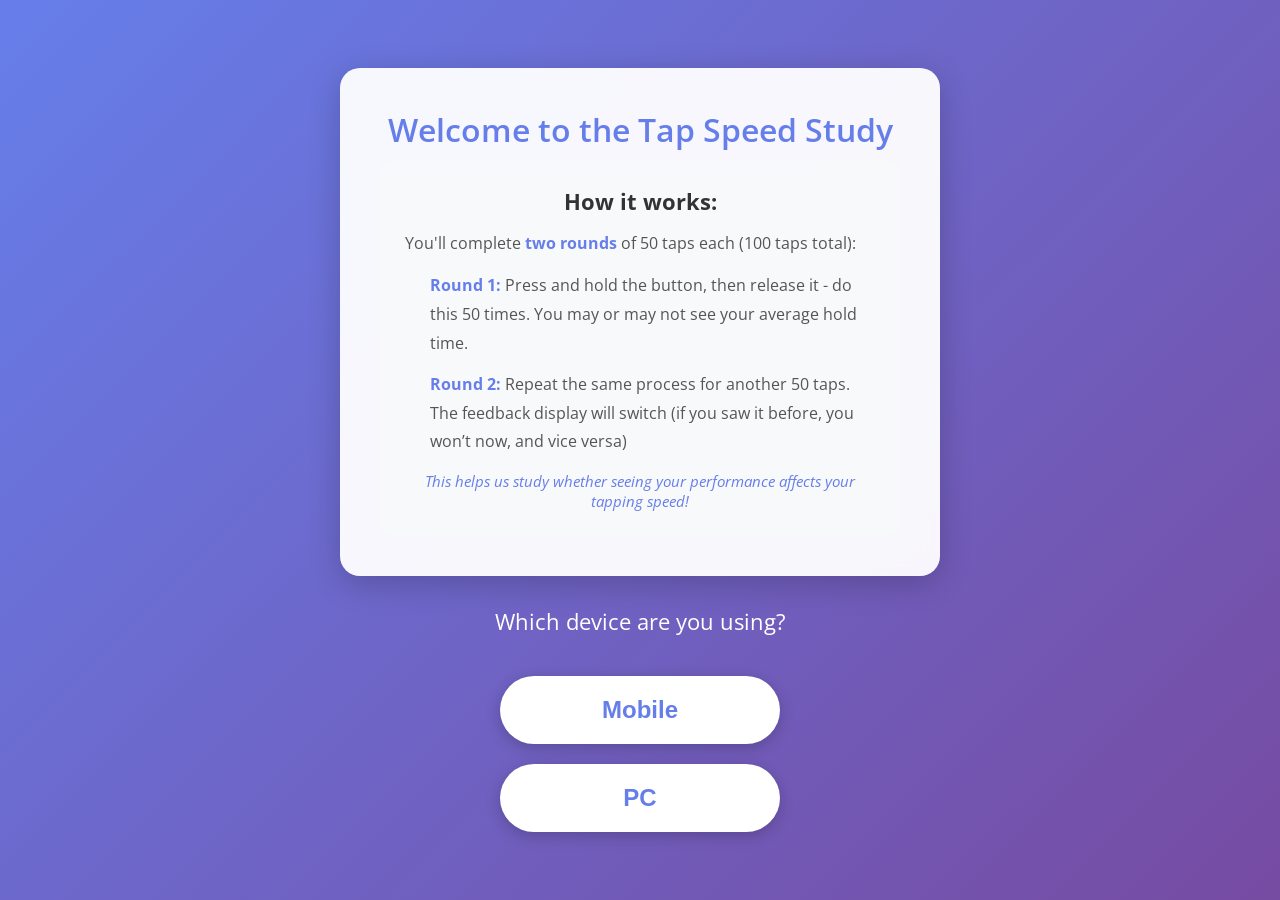
==== index.html @ 55093780 "Initial commit" ====
<html>

	<head>
		<meta charset="utf8"/>
		<meta name="viewport" content="width=device-width, initial-scale=1.0, maximum-scale=1.0, user-scalable=0">
		<link rel="stylesheet" href="index.css">
		<link href="https://fonts.googleapis.com/css?family=Open+Sans|Open+Sans+Condensed:300|Roboto" rel="stylesheet"> 
		<link href='https://fonts.googleapis.com/css?family=Ek+Mukta:300' rel='stylesheet' type='text/css'>

		<script type="text/javascript">

			var totalTouchDuration = 0;

			var tapCounter=0;
			var startTap=0, endTap=0;
			var tapSessionStartTime=0;
			var tapLog="";
			var tapLogsArray=[];

			//stop after 50 taps or 60 seconds, whichever occurs first
			var tapLimit = 50; 
			var tapTimeOut = 60; //seconds
			var uniqueIdentifier=0;
			var d;
			var dependentVariable="";

			var showFeedback = false;
			var interfaceVariations = 2;
			var interfaceSequence = 1;

			//Called when page finishes loading
			function onLoad(){
				var el = document.getElementById('tapHere');
				d = new Date();

				if(d.getTime()%2 ==0){

					//console.log("Even");
					showFeedback=true;

				}else{

					//console.log("Odd");
					//showFeedback = false;

				}

				uniqueIdentifier = d.getTime();
				var randomNumber = Math.floor(Math.random() * 42);
				uniqueIdentifier=uniqueIdentifier+""+randomNumber;
				//console.log("ID:"+uniqueIdentifier+","+randomNumber);

				/*el.addEventListener('mousedown', tapityTap("mousedown"));
				el.addEventListener('mouseup', tapityTap("mouseup"));

				el.addEventListener('touchdown', tapityTap("touchdown"));
				el.addEventListener('touchup', tapityTap("touchup"));*/
				/*["mouseup","mousedown","mouseout","click","dblclick","touchstart","touchend",
         		"touchleave","touchmove","touchcancel"].forEach(function(te) {
     			el.addEventListener(te, tapityTap);
 				});*/

				//Set mouse and touch listeners
				//tapityTap() is set as the common listener for the events
				["mouseup","mousedown","touchstart","touchend"].forEach(function(te) {
     			el.addEventListener(te, tapityTap);
 				});

 				//document.getElementById("tapHere").innerHTML = "<span class='span2'>Tap here</span>";
			}

			function saveDependentVariable(dVariable){

				dependentVariable = dVariable;
				//document.getElementById("variable1").style.display = "none";
				//document.getElementById("variable2").style.display = "none";
				document.getElementById("welcome").style.display = "none";
				document.getElementById("buttoncontainer").style.display = "none";
				document.getElementById("container").style.display = "block";

			}

			function syncToServer(){

				var xmlhttp;
			    
			    if (window.XMLHttpRequest) {// code for IE7+, Firefox, Chrome, Opera, Safari
			        xmlhttp = new XMLHttpRequest();
			    }
			    else {// code for IE6, IE5
			        xmlhttp = new ActiveXObject("Microsoft.XMLHTTP");
			    }

				xmlhttp.onreadystatechange = function() {
				    if (this.readyState == 4 && this.status == 200) {
				    	
				        var responseText = this.responseText;
				        console.log("Response:"+responseText);
				        
				        try {
				        	var response = JSON.parse(responseText);
				        	if(response.success) {
				        		document.getElementById("container").innerHTML = '<span class="spanWhite">Data saved successfully! Thank you so much!</span>';
				        	} else {
				        		document.getElementById("container").innerHTML = '<span class="spanWhite">Error saving data. Please try again.</span>';
				        	}
				        } catch(e) {
				        	document.getElementById("container").innerHTML = '<span class="spanWhite">Error parsing response. Please try again.</span>';
				        }
				    } else if (this.readyState == 4) {
				    	document.getElementById("container").innerHTML = '<span class="spanWhite">Server error. Please try again.</span>';
				    }
				};
				
				// Update this URL to point to your deployed Node.js backend
				// For local testing: "http://localhost:3000/saveTaps"
				// For production: "https://your-backend-url.com/saveTaps"
				var url = "http://localhost:3000/saveTaps";
				var params ="id="+uniqueIdentifier+"&var="+dependentVariable+"&taps=["+tapLogsArray+"]";
				xmlhttp.open("POST",url,true);
				xmlhttp.setRequestHeader('Content-type', 'application/x-www-form-urlencoded');
				xmlhttp.send(params);

			}

			function tapityTap(tep){

				//get handle to the tap area element
				//var el = document.getElementById("tapHere");
				d = new Date();

				//var n = d.getTime();

				//get the event type
				var te = tep.type;

				//update the text of the action element
				document.getElementById("action").innerHTML = te;

				console.log("Ready:"+te);
				//document.getElementById("tapHere").innerHTML = "I am listening: "+te;

				switch(te){

					case "touchstart":
					tep.preventDefault();

					case "mousedown":
					startTap = d.getTime();
					if(tapSessionStartTime==0)
						tapSessionStartTime = startTap;

					break;

					case "touchend":
					tep.preventDefault();

					case "mouseup":
					endTap = d.getTime();
					var duration = (endTap - startTap);
					//tapCounter++;					

					//handle exception 
					if(startTap ==0 || endTap == 0){

						//console.log("Tap count:"+tapCounter + "; Tap duration:"+duration +" millisec");
						tapLog += "<br>Tap #"+tapCounter + "; One of the timestamps is 0.";


					}else if(startTap>0 && endTap >0 && (startTap > endTap)){

						//console.log("Tap count:"+tapCounter + "; Tap duration:"+duration +" millisec");
						//tapLog += "<br>Tap count:"+tapCounter + "; Start timestamp larger than end timestamp";
						

					}else{

						console.log("Tap #"+tapCounter + "; Tap duration:"+duration +" ms");
						tapCounter++;	
						//tapTimeArray.push(duration);
						totalTouchDuration+=duration;
						var meanTouchDuration = totalTouchDuration / tapCounter;
						
						// Update tap progress counter
						var remaining = tapLimit - tapCounter;
						document.getElementById("tapProgress").innerHTML = '<span class="tap-count">' + tapCounter + ' / ' + tapLimit + '</span><span class="taps-remaining">' + remaining + ' taps remaining</span>';

						var tap = {};
						//tap["ID"]=uniqueIdentifier;
						//tap["dependentVariable"] = dependentVariable;
						tap["tapSequenceNumber"]=tapCounter;
						tap["startTimestamp"]=startTap;
						tap["endTimestamp"]=endTap;
						tap["startDateTime"]=new Date(startTap).toISOString();
						tap["endDateTime"]=new Date(endTap).toISOString();
						tap["interfaceSequence"]=interfaceSequence;

						if(showFeedback)
							tap["interface"]= "feedbackshown";
						else
							tap["interface"]= "nofeedback";
						//console.log(tap);
						//console.log("Tap string:"+JSON.stringify(tap));

						tapLogsArray.push(JSON.stringify(tap));

						tapLog += "<br>Tap #"+tapCounter + "; Tap duration:"+duration +" ms";

						//if(tapCounter>=tapLimit || ((endTap - tapSessionStartTime)/1000) >60 ){
						if(tapCounter>=tapLimit){
							
							//console.log(JSON.stringify(tapLogsArray));
							interfaceSequence++;

							if(interfaceSequence <= interfaceVariations){

								document.getElementById("counter").innerHTML = '<span class="spanWhite">Mean tap duration: <span class="spanTime">'+Math.round(meanTouchDuration,2)+'</span> ms</span>';
								document.getElementById("continue").style.display="block";
								document.getElementById("tapHere").style.display="none";
								//console.log(tapLogsArray.toString());
								//syncToServer();

							}else{
							
								document.getElementById("counter").innerHTML = '<span class="spanWhite">Mean tap duration: <span class="spanTime">'+Math.round(meanTouchDuration,2)+'</span> ms</span>';
								document.getElementById("tapHere").style.display="none";
								//console.log(tapLogsArray.toString());
								syncToServer();
							}

							return;
						}

						//Update the tap# and mean touch duration time  
						//document.getElementById("counter").innerHTML= "Tap #"+tapCounter+" Mean touch duration: <span class='spanTime'>"+Math.round(meanTouchDuration,2)+"</span> ms";
						if(showFeedback)
							document.getElementById("counter").innerHTML= "Mean tap duration: <span class='spanTime'>"+Math.round(meanTouchDuration,2)+"</span> ms";

						//console.log(tapLogsArray);
						//console.log(tapLogsArray.toString());
						//document.getElementById("tapHere").innerHTML= tapLog;
					}

					//console.log(tapLog);
					//document.getElementById("tapHere").innerHTML= tapLog ;
					//document.getElementById("counter").innerHTML= tapCounter ;

					startTap = 0;
					endTap = 0;


					break;

				}

				//alert("Its is a tap");
			}

			function startNext(){
				startTap = 0;
				endTap = 0;
				tapCounter = 0;
				totalTouchDuration = 0;
				document.getElementById("tapHere").style.display="block";
				document.getElementById("continue").style.display="none";
				document.getElementById("counter").innerHTML="";
				document.getElementById("tapProgress").innerHTML="";
				if(showFeedback)
					showFeedback = false;
				else
					showFeedback = true;


			}

		</script>

	</head>

	<body onLoad="onLoad()">
		<div>
			<div id="welcome" class="welcome-screen">
				<h1>Welcome to the Tap Speed Study</h1>
				<div class="instructions">
					<h2>How it works:</h2>
					<p class="rounds-info">You'll complete <strong>two rounds</strong> of 50 taps each (100 taps total):</p>
					<ul>
						<li><strong>Round 1:</strong> Press and hold the button, then release it - do this 50 times. You may or may not see your average hold time.</li>
						<li><strong>Round 2:</strong> Repeat the same process for another 50 taps. The feedback display will switch (if you saw it before, you won’t now, and vice versa)</li>
					</ul>
					<p class="study-note">This helps us study whether seeing your performance affects your tapping speed!</p>
				</div>
			</div>
			<div id="buttoncontainer">
				<h3 class="device-prompt">Which device are you using?</h3>
				<button type="button" onclick="saveDependentVariable('android')" id="variable1">Mobile</button>
				<button type="button" onclick="saveDependentVariable('pc')" id="variable2">PC</button>
			</div>
			<div id="container" class="container">
				<div id="tapProgress" class="tap-progress"></div>
				<div id="counter"></div>
				<div id="action"></div>
				<button id="tapHere"><img src="2x/round_touch_app_white_36dp.png"/></button>
				<button id="continue" onclick="startNext()">Continue</button>
			</div>
		</div>
	</body>
</html>
---- index.css ----
/* Tap Logger Stylesheet */

* {
    margin: 0;
    padding: 0;
    box-sizing: border-box;
}

body {
    font-family: 'Open Sans', 'Roboto', Arial, sans-serif;
    background: linear-gradient(135deg, #667eea 0%, #764ba2 100%);
    min-height: 100vh;
    display: flex;
    flex-direction: column;
    justify-content: center;
    align-items: center;
    padding: 20px;
}

body > div {
    width: 100%;
    max-width: 600px;
    margin: 0 auto;
}

/* Welcome Screen */
.welcome-screen {
    background: rgba(255, 255, 255, 0.95);
    backdrop-filter: blur(10px);
    padding: 40px;
    border-radius: 20px;
    box-shadow: 0 8px 32px rgba(0, 0, 0, 0.2);
    width: 100%;
    max-width: 600px;
    margin: 0 auto 30px;
    text-align: center;
    box-sizing: border-box;
}

.welcome-screen h1 {
    color: #667eea;
    font-size: 32px;
    margin-bottom: 10px;
    font-weight: 600;
}

.intro-text {
    color: #666;
    font-size: 18px;
    margin-bottom: 30px;
}

.instructions {
    background: #f8f9fa;
    padding: 25px;
    border-radius: 15px;
    text-align: left;
}

.instructions h2 {
    color: #333;
    font-size: 22px;
    margin-bottom: 15px;
    text-align: center;
}

.rounds-info {
    color: #555;
    font-size: 16px;
    line-height: 1.6;
    margin-bottom: 15px;
}

.rounds-info strong {
    color: #667eea;
}

.instructions ul {
    color: #555;
    font-size: 16px;
    line-height: 1.8;
    padding-left: 25px;
    list-style-type: none;
}

.instructions li {
    margin-bottom: 12px;
    position: relative;
    padding-left: 0;
}

.instructions li strong {
    color: #667eea;
}

.study-note {
    color: #667eea;
    font-size: 15px;
    font-style: italic;
    margin-top: 15px;
    text-align: center;
}

.device-selection-prompt {
    color: #667eea;
    font-size: 16px;
    font-weight: 500;
    margin-top: 20px;
}

.time-estimate {
    text-align: center;
    color: #667eea;
    font-size: 14px;
    margin-top: 20px;
    font-weight: 500;
}

/* Device Selection */
.device-prompt {
    color: white;
    font-size: 22px;
    margin-bottom: 20px;
    font-weight: 400;
    text-align: center;
}

#buttoncontainer {
    display: flex;
    flex-direction: column;
    gap: 20px;
    align-items: center;
    width: 100%;
    max-width: 600px;
    margin: 0 auto;
}

#buttoncontainer button {
    background: white;
    color: #667eea;
    border: none;
    padding: 20px 60px;
    font-size: 24px;
    font-weight: 600;
    border-radius: 50px;
    cursor: pointer;
    transition: all 0.3s ease;
    box-shadow: 0 4px 15px rgba(0, 0, 0, 0.2);
    min-width: 280px;
}

#buttoncontainer button:hover {
    transform: translateY(-2px);
    box-shadow: 0 6px 20px rgba(0, 0, 0, 0.3);
    background: #f8f9fa;
}

#buttoncontainer button:active {
    transform: translateY(0);
}

.container {
    display: none;
    text-align: center;
    background: rgba(255, 255, 255, 0.1);
    backdrop-filter: blur(10px);
    padding: 40px;
    border-radius: 20px;
    box-shadow: 0 8px 32px rgba(0, 0, 0, 0.2);
    width: 100%;
    max-width: 500px;
    margin: 0 auto;
    box-sizing: border-box;
}

#counter {
    color: white;
    font-size: 28px;
    margin-bottom: 30px;
    font-weight: 300;
    font-family: 'Ek Mukta', sans-serif;
    min-height: 40px;
}

#tapProgress {
    color: white;
    font-size: 20px;
    margin-bottom: 20px;
    font-weight: 500;
}

.tap-count {
    display: block;
    font-size: 36px;
    font-weight: 600;
    color: #FFD700;
    margin-bottom: 5px;
}

.taps-remaining {
    display: block;
    font-size: 16px;
    color: rgba(255, 255, 255, 0.8);
}

#action {
    color: rgba(255, 255, 255, 0.6);
    font-size: 14px;
    margin-bottom: 20px;
    text-transform: uppercase;
    letter-spacing: 2px;
}

#tapHere {
    background: white;
    border: none;
    width: 200px;
    height: 200px;
    border-radius: 50%;
    cursor: pointer;
    transition: all 0.2s ease;
    box-shadow: 0 10px 40px rgba(0, 0, 0, 0.3);
    display: flex;
    align-items: center;
    justify-content: center;
    margin: 20px auto;
}

#tapHere:hover {
    transform: scale(1.05);
    box-shadow: 0 15px 50px rgba(0, 0, 0, 0.4);
}

#tapHere:active {
    transform: scale(0.95);
    box-shadow: 0 5px 20px rgba(0, 0, 0, 0.2);
}

#tapHere img {
    width: 80px;
    height: 80px;
    opacity: 0.7;
}

#continue {
    display: none;
    background: #4CAF50;
    color: white;
    border: none;
    padding: 15px 40px;
    font-size: 18px;
    border-radius: 25px;
    cursor: pointer;
    transition: all 0.3s ease;
    box-shadow: 0 4px 15px rgba(0, 0, 0, 0.2);
    margin: 20px auto 0;
}

#continue:hover {
    background: #45a049;
    transform: translateY(-2px);
}

.spanWhite {
    color: white;
    font-size: 20px;
    font-weight: 300;
}

.spanTime {
    color: #FFD700;
    font-weight: 600;
    font-size: 32px;
}

.span2 {
    color: white;
    font-size: 24px;
}

/* Responsive Design */
@media (max-width: 1024px) {
    .welcome-screen {
        max-width: 90%;
        padding: 30px;
    }
    
    #buttoncontainer {
        max-width: 90%;
    }
    
    .container {
        max-width: 90%;
    }
}

@media (max-width: 768px) {
    body {
        padding: 15px;
    }
    
    .welcome-screen {
        padding: 25px;
    }
    
    .welcome-screen h1 {
        font-size: 24px;
    }
    
    .intro-text {
        font-size: 15px;
    }
    
    .instructions {
        padding: 18px;
    }
    
    .instructions h2 {
        font-size: 20px;
    }
    
    .rounds-info,
    .instructions ul {
        font-size: 15px;
    }
    
    #buttoncontainer button {
        min-width: 260px;
    }
}

@media (max-width: 600px) {
    body {
        padding: 10px;
    }
    
    .welcome-screen {
        padding: 20px;
        margin: 0 auto 20px;
    }
    
    .welcome-screen h1 {
        font-size: 22px;
        margin-bottom: 8px;
    }
    
    .intro-text {
        font-size: 14px;
        margin-bottom: 20px;
    }
    
    .instructions {
        padding: 15px;
    }
    
    .instructions h2 {
        font-size: 18px;
        margin-bottom: 12px;
    }
    
    .rounds-info {
        font-size: 14px;
        margin-bottom: 12px;
    }
    
    .instructions ul {
        font-size: 14px;
        padding-left: 15px;
        line-height: 1.6;
    }
    
    .instructions li {
        margin-bottom: 10px;
    }
    
    .study-note {
        font-size: 13px;
        margin-top: 12px;
    }
    
    .device-selection-prompt {
        font-size: 14px;
        margin-top: 15px;
    }
    
    .time-estimate {
        font-size: 12px;
        margin-top: 15px;
    }
    
    .device-prompt {
        font-size: 18px;
        margin-bottom: 15px;
    }
    
    #buttoncontainer button {
        padding: 15px 30px;
        font-size: 18px;
        min-width: 220px;
    }
    
    .container {
        padding: 20px;
    }
    
    #tapHere {
        width: 150px;
        height: 150px;
    }
    
    #tapHere img {
        width: 60px;
        height: 60px;
    }
    
    #counter {
        font-size: 20px;
        margin-bottom: 20px;
    }
    
    #tapProgress {
        font-size: 18px;
        margin-bottom: 15px;
    }
    
    .tap-count {
        font-size: 30px;
    }
    
    .taps-remaining {
        font-size: 14px;
    }
    
    #continue {
        padding: 12px 30px;
        font-size: 16px;
    }
    
    .spanTime {
        font-size: 26px;
    }
}

@media (max-width: 400px) {
    .welcome-screen {
        padding: 15px;
    }
    
    .welcome-screen h1 {
        font-size: 20px;
    }
    
    .intro-text {
        font-size: 13px;
    }
    
    .instructions {
        padding: 12px;
    }
    
    .instructions h2 {
        font-size: 16px;
    }
    
    .rounds-info,
    .instructions ul {
        font-size: 13px;
    }
    
    .study-note {
        font-size: 12px;
    }
    
    #buttoncontainer button {
        padding: 12px 25px;
        font-size: 16px;
        min-width: 200px;
    }
    
    #tapHere {
        width: 130px;
        height: 130px;
    }
    
    #tapHere img {
        width: 50px;
        height: 50px;
    }
}

/* Accessibility */
button:focus {
    outline: 3px solid rgba(255, 255, 255, 0.5);
    outline-offset: 2px;
}

/* Prevent text selection during tapping */
#tapHere {
    -webkit-user-select: none;
    -moz-user-select: none;
    -ms-user-select: none;
    user-select: none;
}

/* Loading states */
.loading {
    opacity: 0.6;
    pointer-events: none;
}

/* Success message */
.success {
    animation: fadeIn 0.5s ease-in;
}

@keyframes fadeIn {
    from {
        opacity: 0;
        transform: translateY(10px);
    }
    to {
        opacity: 1;
        transform: translateY(0);
    }
}
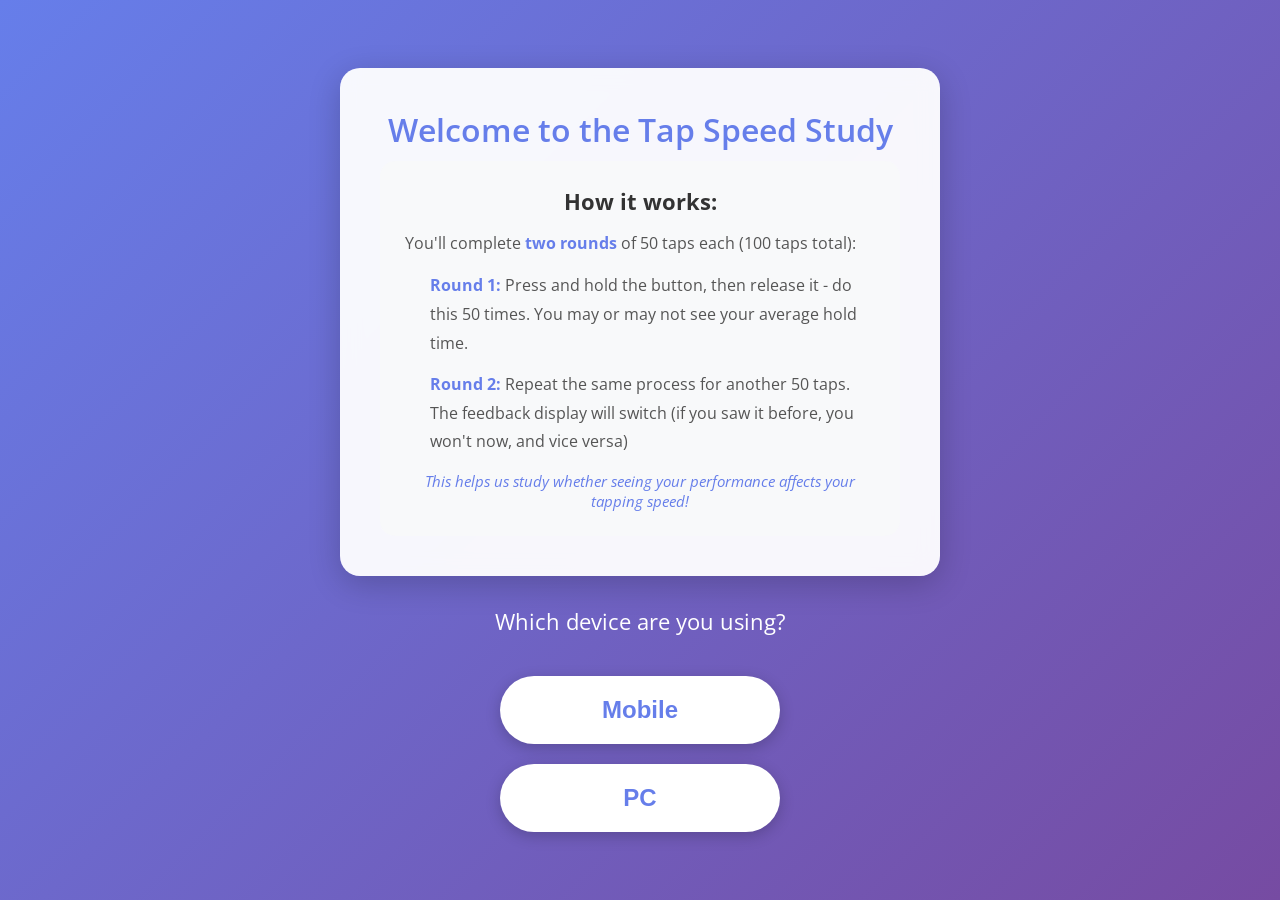
==== commit 2f600718: "Update" ====
--- a/index.html
+++ b/index.html
@@ -28,66 +28,43 @@
 			var interfaceVariations = 2;
 			var interfaceSequence = 1;
 
+			// Track whether this is the final round
+			var isFinalRound = false;
+
 			//Called when page finishes loading
 			function onLoad(){
 				var el = document.getElementById('tapHere');
 				d = new Date();
 
 				if(d.getTime()%2 ==0){
-
-					//console.log("Even");
 					showFeedback=true;
-
-				}else{
-
-					//console.log("Odd");
-					//showFeedback = false;
-
 				}
 
 				uniqueIdentifier = d.getTime();
 				var randomNumber = Math.floor(Math.random() * 42);
 				uniqueIdentifier=uniqueIdentifier+""+randomNumber;
-				//console.log("ID:"+uniqueIdentifier+","+randomNumber);
-
-				/*el.addEventListener('mousedown', tapityTap("mousedown"));
-				el.addEventListener('mouseup', tapityTap("mouseup"));
-
-				el.addEventListener('touchdown', tapityTap("touchdown"));
-				el.addEventListener('touchup', tapityTap("touchup"));*/
-				/*["mouseup","mousedown","mouseout","click","dblclick","touchstart","touchend",
-         		"touchleave","touchmove","touchcancel"].forEach(function(te) {
-     			el.addEventListener(te, tapityTap);
- 				});*/
 
 				//Set mouse and touch listeners
-				//tapityTap() is set as the common listener for the events
 				["mouseup","mousedown","touchstart","touchend"].forEach(function(te) {
      			el.addEventListener(te, tapityTap);
  				});
-
- 				//document.getElementById("tapHere").innerHTML = "<span class='span2'>Tap here</span>";
 			}
 
 			function saveDependentVariable(dVariable){
-
 				dependentVariable = dVariable;
-				//document.getElementById("variable1").style.display = "none";
-				//document.getElementById("variable2").style.display = "none";
 				document.getElementById("welcome").style.display = "none";
 				document.getElementById("buttoncontainer").style.display = "none";
 				document.getElementById("container").style.display = "block";
-
-			}
-
-			function syncToServer(){
+			}
+
+			function syncToServer(isLastRound){
+    console.log("syncToServer called. tapLogsArray length:", tapLogsArray.length, "isLastRound:", isLastRound);
 
 				var xmlhttp;
 			    
-			    if (window.XMLHttpRequest) {// code for IE7+, Firefox, Chrome, Opera, Safari
+			    if (window.XMLHttpRequest) {
 			        xmlhttp = new XMLHttpRequest();
-			    }
-			    else {// code for IE6, IE5
+			    } else {
 			        xmlhttp = new ActiveXObject("Microsoft.XMLHTTP");
 			    }
 
@@ -100,45 +77,55 @@
 				        try {
 				        	var response = JSON.parse(responseText);
 				        	if(response.success) {
-				        		document.getElementById("container").innerHTML = '<span class="spanWhite">Data saved successfully! Thank you so much!</span>';
+				        		// ✅ Only show thank you message after the FINAL round
+				        		if(isLastRound) {
+				        			document.getElementById("container").innerHTML = '<span class="spanWhite">Data saved successfully! Thank you so much!</span>';
+				        		}
+				        		// Round 1: do nothing here — UI is already handled by tapityTap
 				        	} else {
-				        		document.getElementById("container").innerHTML = '<span class="spanWhite">Error saving data. Please try again.</span>';
+				        		// Show error without destroying the container on round 1
+				        		if(isLastRound) {
+				        			document.getElementById("container").innerHTML = '<span class="spanWhite">Error saving data. Please try again.</span>';
+				        		} else {
+				        			console.error("Error saving round 1 data.");
+				        		}
 				        	}
 				        } catch(e) {
-				        	document.getElementById("container").innerHTML = '<span class="spanWhite">Error parsing response. Please try again.</span>';
+				        	if(isLastRound) {
+				        		document.getElementById("container").innerHTML = '<span class="spanWhite">Error parsing response. Please try again.</span>';
+				        	} else {
+				        		console.error("Error parsing round 1 response:", e);
+				        	}
 				        }
 				    } else if (this.readyState == 4) {
-				    	document.getElementById("container").innerHTML = '<span class="spanWhite">Server error. Please try again.</span>';
+				    	if(isLastRound) {
+				    		document.getElementById("container").innerHTML = '<span class="spanWhite">Server error. Please try again.</span>';
+				    	} else {
+				    		console.error("Server error on round 1 save.");
+				    	}
 				    }
 				};
 				
-				// Update this URL to point to your deployed Node.js backend
-				// For local testing: "http://localhost:3000/saveTaps"
-				// For production: "https://your-backend-url.com/saveTaps"
-				var url = "http://localhost:3000/saveTaps";
+				var url = "https://click-logger-backend2.vercel.app/saveTaps";
 				var params ="id="+uniqueIdentifier+"&var="+dependentVariable+"&taps=["+tapLogsArray+"]";
 				xmlhttp.open("POST",url,true);
 				xmlhttp.setRequestHeader('Content-type', 'application/x-www-form-urlencoded');
 				xmlhttp.send(params);
-
 			}
 
 			function tapityTap(tep){
 
-				//get handle to the tap area element
-				//var el = document.getElementById("tapHere");
+				// ✅ Exit immediately if tap limit already reached
+				if (tapCounter >= tapLimit) return;
+
 				d = new Date();
-
-				//var n = d.getTime();
-
-				//get the event type
 				var te = tep.type;
 
-				//update the text of the action element
-				document.getElementById("action").innerHTML = te;
+				// ✅ Null-safe update
+				var actionEl = document.getElementById("action");
+				if (actionEl) actionEl.innerHTML = te;
 
 				console.log("Ready:"+te);
-				//document.getElementById("tapHere").innerHTML = "I am listening: "+te;
 
 				switch(te){
 
@@ -149,7 +136,6 @@
 					startTap = d.getTime();
 					if(tapSessionStartTime==0)
 						tapSessionStartTime = startTap;
-
 					break;
 
 					case "touchend":
@@ -158,36 +144,28 @@
 					case "mouseup":
 					endTap = d.getTime();
 					var duration = (endTap - startTap);
-					//tapCounter++;					
-
-					//handle exception 
+
 					if(startTap ==0 || endTap == 0){
 
-						//console.log("Tap count:"+tapCounter + "; Tap duration:"+duration +" millisec");
 						tapLog += "<br>Tap #"+tapCounter + "; One of the timestamps is 0.";
 
-
-					}else if(startTap>0 && endTap >0 && (startTap > endTap)){
-
-						//console.log("Tap count:"+tapCounter + "; Tap duration:"+duration +" millisec");
-						//tapLog += "<br>Tap count:"+tapCounter + "; Start timestamp larger than end timestamp";
-						
+					}else if(startTap>0 && endTap>0 && (startTap > endTap)){
+
+						// invalid tap, do nothing
 
 					}else{
 
 						console.log("Tap #"+tapCounter + "; Tap duration:"+duration +" ms");
-						tapCounter++;	
-						//tapTimeArray.push(duration);
+						tapCounter++;
 						totalTouchDuration+=duration;
 						var meanTouchDuration = totalTouchDuration / tapCounter;
-						
-						// Update tap progress counter
+
+						// ✅ Null-safe progress update
 						var remaining = tapLimit - tapCounter;
-						document.getElementById("tapProgress").innerHTML = '<span class="tap-count">' + tapCounter + ' / ' + tapLimit + '</span><span class="taps-remaining">' + remaining + ' taps remaining</span>';
+						var progressEl = document.getElementById("tapProgress");
+						if (progressEl) progressEl.innerHTML = '<span class="tap-count">' + tapCounter + ' / ' + tapLimit + '</span><span class="taps-remaining">' + remaining + ' taps remaining</span>';
 
 						var tap = {};
-						//tap["ID"]=uniqueIdentifier;
-						//tap["dependentVariable"] = dependentVariable;
 						tap["tapSequenceNumber"]=tapCounter;
 						tap["startTimestamp"]=startTap;
 						tap["endTimestamp"]=endTap;
@@ -199,78 +177,76 @@
 							tap["interface"]= "feedbackshown";
 						else
 							tap["interface"]= "nofeedback";
-						//console.log(tap);
-						//console.log("Tap string:"+JSON.stringify(tap));
 
 						tapLogsArray.push(JSON.stringify(tap));
-
 						tapLog += "<br>Tap #"+tapCounter + "; Tap duration:"+duration +" ms";
 
-						//if(tapCounter>=tapLimit || ((endTap - tapSessionStartTime)/1000) >60 ){
-						if(tapCounter>=tapLimit){
-							
-							//console.log(JSON.stringify(tapLogsArray));
-							interfaceSequence++;
-
-							if(interfaceSequence <= interfaceVariations){
-
-								document.getElementById("counter").innerHTML = '<span class="spanWhite">Mean tap duration: <span class="spanTime">'+Math.round(meanTouchDuration,2)+'</span> ms</span>';
-								document.getElementById("continue").style.display="block";
-								document.getElementById("tapHere").style.display="none";
-								//console.log(tapLogsArray.toString());
-								//syncToServer();
-
-							}else{
-							
-								document.getElementById("counter").innerHTML = '<span class="spanWhite">Mean tap duration: <span class="spanTime">'+Math.round(meanTouchDuration,2)+'</span> ms</span>';
-								document.getElementById("tapHere").style.display="none";
-								//console.log(tapLogsArray.toString());
-								syncToServer();
-							}
-
-							return;
+						if(tapCounter >= tapLimit){
+
+    interfaceSequence++;
+
+    var counterEl = document.getElementById("counter");
+    if(counterEl) counterEl.innerHTML = '<span class="spanWhite">Mean tap duration: <span class="spanTime">'+Math.round(meanTouchDuration,2)+'</span> ms</span>';
+
+    var tapHereEl = document.getElementById("tapHere");
+    if(tapHereEl) tapHereEl.style.display="none";
+
+    // ✅ Clear the action label immediately
+    var actionEl = document.getElementById("action");
+    if(actionEl) actionEl.innerHTML = "";
+
+    if(interfaceSequence <= interfaceVariations){
+        var continueEl = document.getElementById("continue");
+        if(continueEl) continueEl.style.display="block";
+        syncToServer(false);
+    }else{
+        syncToServer(true);
+    }
+
+    return;
+}
+
+						if(showFeedback){
+							var counterEl = document.getElementById("counter");
+							if(counterEl) counterEl.innerHTML= "Mean tap duration: <span class='spanTime'>"+Math.round(meanTouchDuration,2)+"</span> ms";
 						}
-
-						//Update the tap# and mean touch duration time  
-						//document.getElementById("counter").innerHTML= "Tap #"+tapCounter+" Mean touch duration: <span class='spanTime'>"+Math.round(meanTouchDuration,2)+"</span> ms";
-						if(showFeedback)
-							document.getElementById("counter").innerHTML= "Mean tap duration: <span class='spanTime'>"+Math.round(meanTouchDuration,2)+"</span> ms";
-
-						//console.log(tapLogsArray);
-						//console.log(tapLogsArray.toString());
-						//document.getElementById("tapHere").innerHTML= tapLog;
 					}
-
-					//console.log(tapLog);
-					//document.getElementById("tapHere").innerHTML= tapLog ;
-					//document.getElementById("counter").innerHTML= tapCounter ;
 
 					startTap = 0;
 					endTap = 0;
-
-
 					break;
-
 				}
-
-				//alert("Its is a tap");
 			}
 
 			function startNext(){
+				console.log("startNext called. tapLogsArray length before reset:", tapLogsArray.length);
+				// ✅ Reset all counters for the next round
 				startTap = 0;
 				endTap = 0;
 				tapCounter = 0;
 				totalTouchDuration = 0;
-				document.getElementById("tapHere").style.display="block";
-				document.getElementById("continue").style.display="none";
-				document.getElementById("counter").innerHTML="";
-				document.getElementById("tapProgress").innerHTML="";
-				if(showFeedback)
-					showFeedback = false;
-				else
-					showFeedback = true;
-
-
+				tapSessionStartTime = 0;
+				tapLogsArray = [];
+				tapLog = "";
+
+				// ✅ Toggle feedback for next round
+				showFeedback = !showFeedback;
+
+				// ✅ Restore UI elements
+				var tapHereEl = document.getElementById("tapHere");
+				if(tapHereEl) tapHereEl.style.display="block";
+
+				var continueEl = document.getElementById("continue");
+				if(continueEl) continueEl.style.display="none";
+
+				var counterEl = document.getElementById("counter");
+				if(counterEl) counterEl.innerHTML="";
+
+				var progressEl = document.getElementById("tapProgress");
+				if(progressEl) progressEl.innerHTML="";
+
+				var actionEl = document.getElementById("action");
+				if(actionEl) actionEl.innerHTML="";
 			}
 
 		</script>
@@ -286,7 +262,7 @@
 					<p class="rounds-info">You'll complete <strong>two rounds</strong> of 50 taps each (100 taps total):</p>
 					<ul>
 						<li><strong>Round 1:</strong> Press and hold the button, then release it - do this 50 times. You may or may not see your average hold time.</li>
-						<li><strong>Round 2:</strong> Repeat the same process for another 50 taps. The feedback display will switch (if you saw it before, you won’t now, and vice versa)</li>
+						<li><strong>Round 2:</strong> Repeat the same process for another 50 taps. The feedback display will switch (if you saw it before, you won't now, and vice versa)</li>
 					</ul>
 					<p class="study-note">This helps us study whether seeing your performance affects your tapping speed!</p>
 				</div>
@@ -305,4 +281,4 @@
 			</div>
 		</div>
 	</body>
-</html>+</html>
